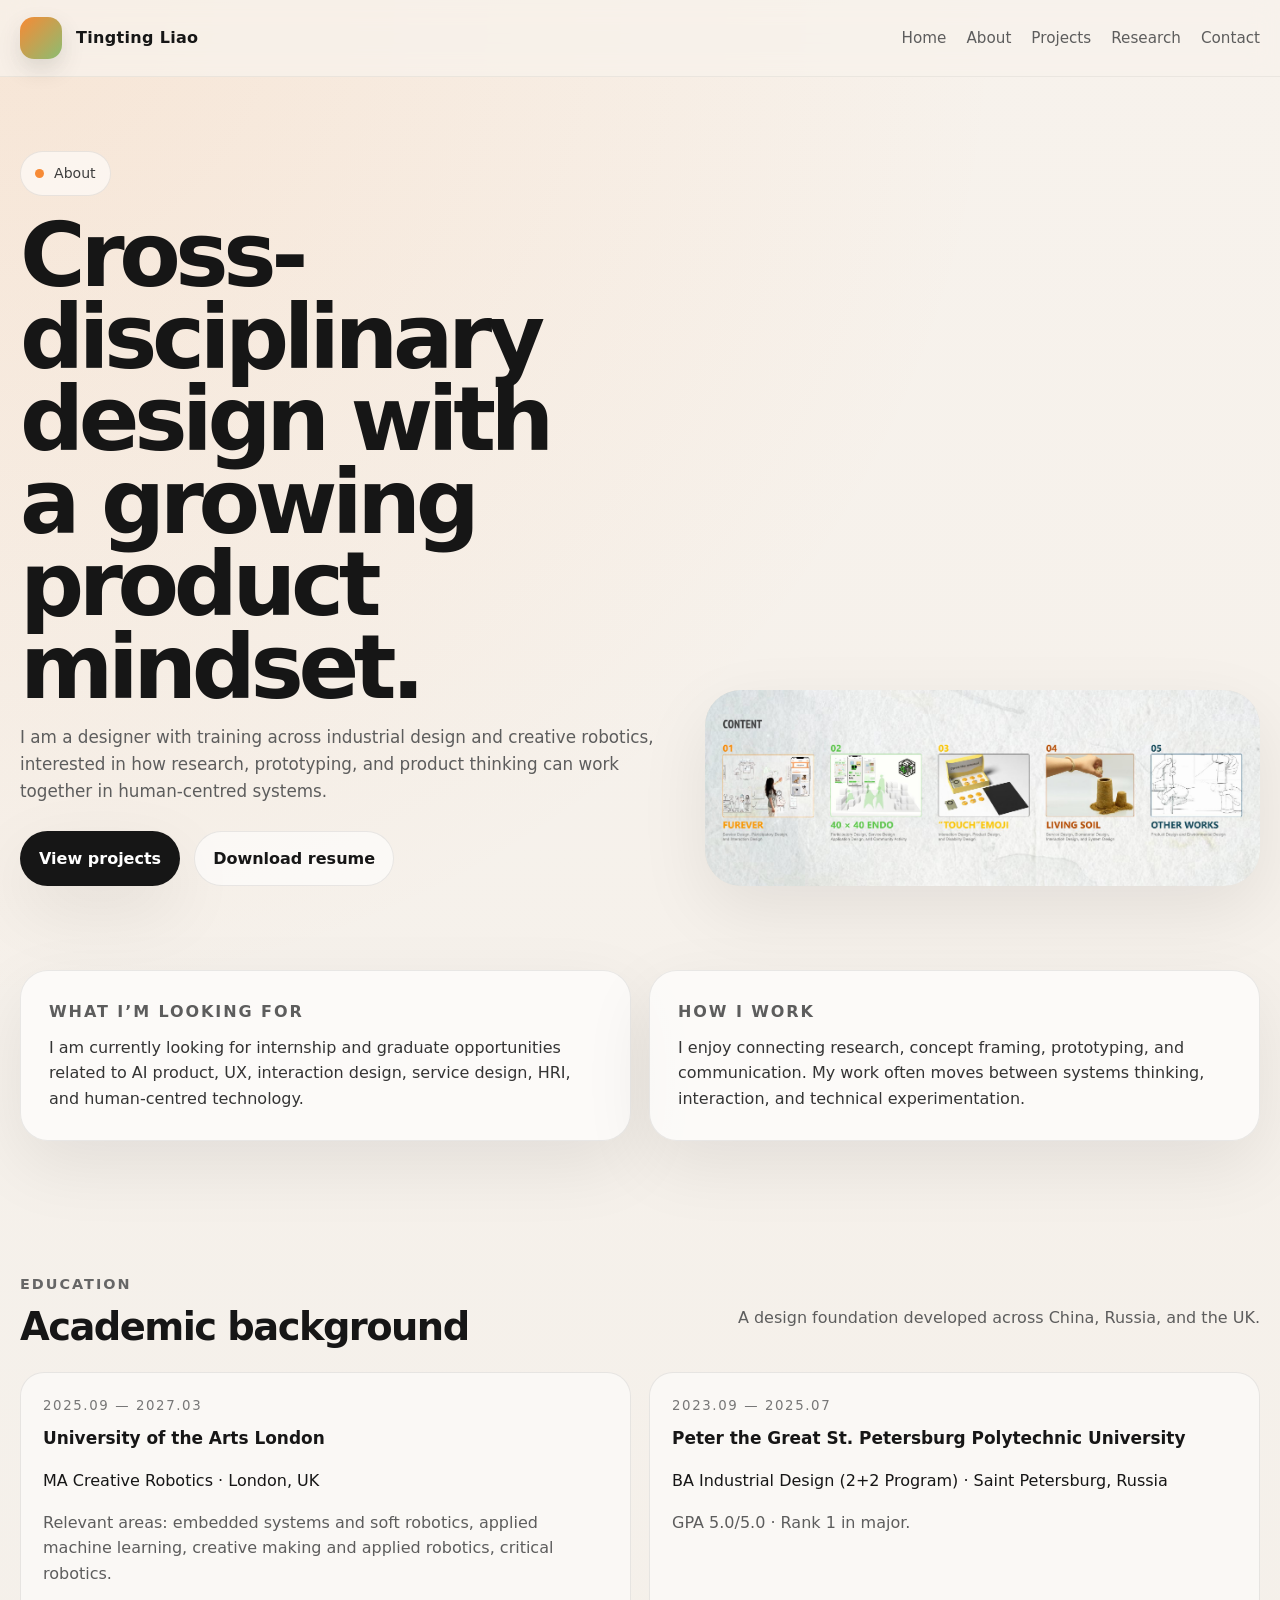
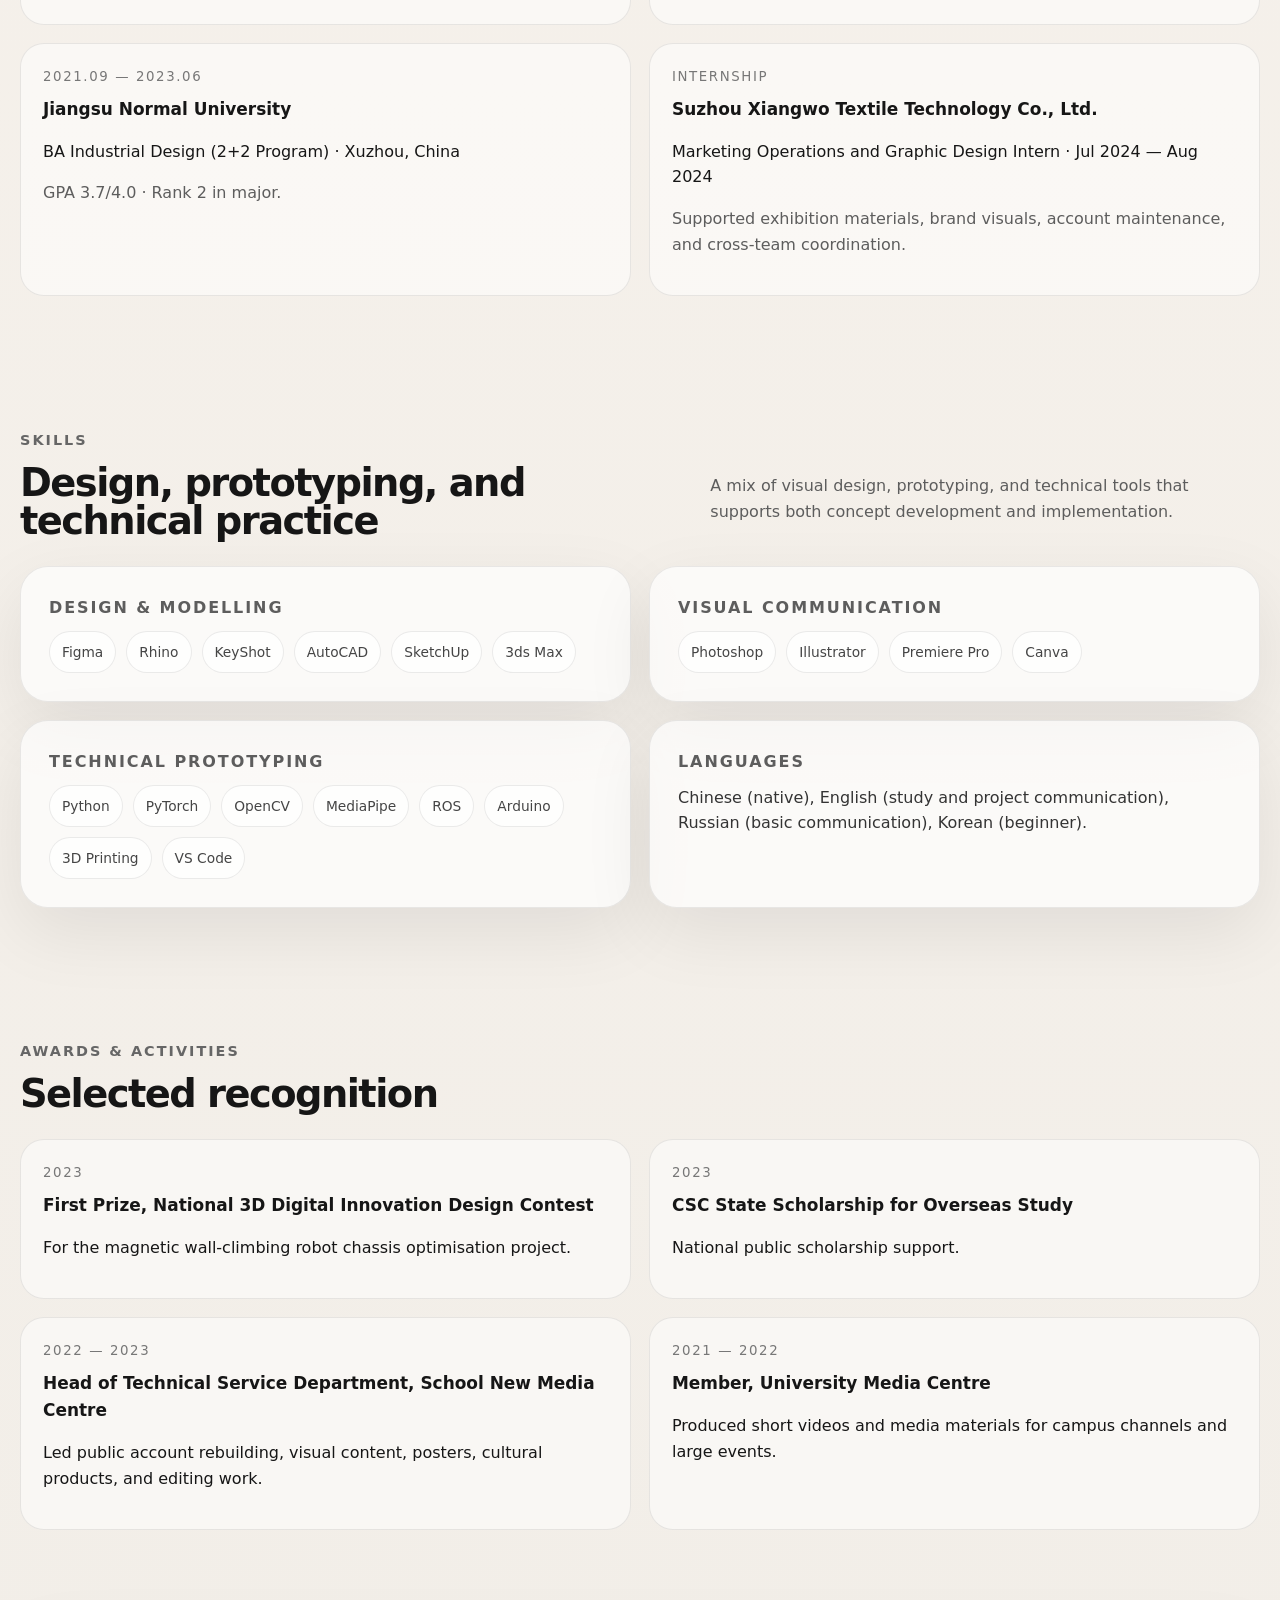
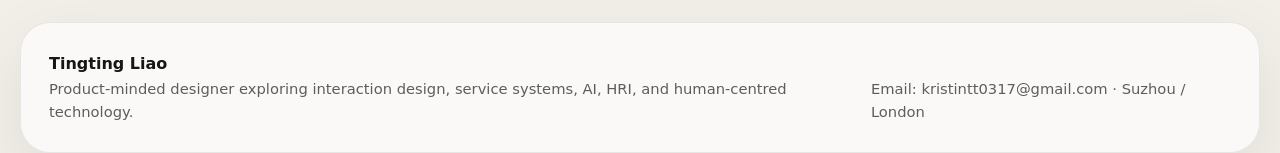
==== about.html @ 40c77096 "Upload portfolio website files version_1" ====
<!DOCTYPE html>
<html lang="en">
<head>
  <meta charset="UTF-8" />
  <meta name="viewport" content="width=device-width, initial-scale=1.0" />
  <title>About — Tingting Liao</title>
  <meta name="description" content="About Tingting Liao: background, education, skills, and job focus." />
  <link rel="stylesheet" href="css/style.css" />
</head>
<body>

  <header class="topbar">
    <div class="wrap nav">
      <a class="brand" href="index.html"><span class="brand-mark"></span><span>Tingting Liao</span></a>
      <nav class="nav-links">
        <a href="index.html">Home</a>
        <a href="about.html">About</a>
        <a href="projects.html">Projects</a>
        <a href="research.html">Research</a>
        <a href="contact.html">Contact</a>
      </nav>
    </div>
  </header>

  <main>
    <section class="page-hero">
      <div class="wrap page-hero-grid">
        <div class="reveal">
          <span class="eyebrow"><span class="dot"></span> About</span>
          <h1>Cross-disciplinary design with a growing product mindset.</h1>
          <p class="lead">I am a designer with training across industrial design and creative robotics, interested in how research, prototyping, and product thinking can work together in human-centred systems.</p>
          <div class="hero-actions">
            <a class="button primary" href="projects.html">View projects</a>
            <a class="button secondary" href="Liao_Tingting_Resume.pdf" download>Download resume</a>
          </div>
        </div>
        <div class="card-surface reveal"><img src="assets/pages/page-02.jpg" alt="Portfolio overview" /></div>
      </div>
    </section>

    <section class="section">
      <div class="wrap">
        <div class="simple-grid">
          <article class="list-card reveal">
            <h3>What I’m looking for</h3>
            <p>I am currently looking for internship and graduate opportunities related to AI product, UX, interaction design, service design, HRI, and human-centred technology.</p>
          </article>
          <article class="list-card reveal">
            <h3>How I work</h3>
            <p>I enjoy connecting research, concept framing, prototyping, and communication. My work often moves between systems thinking, interaction, and technical experimentation.</p>
          </article>
        </div>
      </div>
    </section>

    <section class="section">
      <div class="wrap">
        <div class="section-head reveal">
          <div>
            <p class="project-number">Education</p>
            <h2 class="section-title">Academic background</h2>
          </div>
          <p class="section-note">A design foundation developed across China, Russia, and the UK.</p>
        </div>
        <div class="timeline">
          <article class="timeline-item reveal">
            <small>2025.09 — 2027.03</small>
            <strong>University of the Arts London</strong>
            <p>MA Creative Robotics · London, UK</p>
            <p class="muted">Relevant areas: embedded systems and soft robotics, applied machine learning, creative making and applied robotics, critical robotics.</p>
          </article>
          <article class="timeline-item reveal">
            <small>2023.09 — 2025.07</small>
            <strong>Peter the Great St. Petersburg Polytechnic University</strong>
            <p>BA Industrial Design (2+2 Program) · Saint Petersburg, Russia</p>
            <p class="muted">GPA 5.0/5.0 · Rank 1 in major.</p>
          </article>
          <article class="timeline-item reveal">
            <small>2021.09 — 2023.06</small>
            <strong>Jiangsu Normal University</strong>
            <p>BA Industrial Design (2+2 Program) · Xuzhou, China</p>
            <p class="muted">GPA 3.7/4.0 · Rank 2 in major.</p>
          </article>
          <article class="timeline-item reveal">
            <small>Internship</small>
            <strong>Suzhou Xiangwo Textile Technology Co., Ltd.</strong>
            <p>Marketing Operations and Graphic Design Intern · Jul 2024 — Aug 2024</p>
            <p class="muted">Supported exhibition materials, brand visuals, account maintenance, and cross-team coordination.</p>
          </article>
        </div>
      </div>
    </section>

    <section class="section">
      <div class="wrap">
        <div class="section-head reveal">
          <div>
            <p class="project-number">Skills</p>
            <h2 class="section-title">Design, prototyping, and technical practice</h2>
          </div>
          <p class="section-note">A mix of visual design, prototyping, and technical tools that supports both concept development and implementation.</p>
        </div>
        <div class="cards-grid">
          <article class="list-card reveal">
            <h3>Design & modelling</h3>
            <div class="pill-row">
              <span class="pill">Figma</span><span class="pill">Rhino</span><span class="pill">KeyShot</span><span class="pill">AutoCAD</span><span class="pill">SketchUp</span><span class="pill">3ds Max</span>
            </div>
          </article>
          <article class="list-card reveal">
            <h3>Visual communication</h3>
            <div class="pill-row">
              <span class="pill">Photoshop</span><span class="pill">Illustrator</span><span class="pill">Premiere Pro</span><span class="pill">Canva</span>
            </div>
          </article>
          <article class="list-card reveal">
            <h3>Technical prototyping</h3>
            <div class="pill-row">
              <span class="pill">Python</span><span class="pill">PyTorch</span><span class="pill">OpenCV</span><span class="pill">MediaPipe</span><span class="pill">ROS</span><span class="pill">Arduino</span><span class="pill">3D Printing</span><span class="pill">VS Code</span>
            </div>
          </article>
          <article class="list-card reveal">
            <h3>Languages</h3>
            <p>Chinese (native), English (study and project communication), Russian (basic communication), Korean (beginner).</p>
          </article>
        </div>
      </div>
    </section>

    <section class="section">
      <div class="wrap">
        <div class="section-head reveal">
          <div>
            <p class="project-number">Awards & activities</p>
            <h2 class="section-title">Selected recognition</h2>
          </div>
        </div>
        <div class="timeline">
          <article class="timeline-item reveal">
            <small>2023</small>
            <strong>First Prize, National 3D Digital Innovation Design Contest</strong>
            <p>For the magnetic wall-climbing robot chassis optimisation project.</p>
          </article>
          <article class="timeline-item reveal">
            <small>2023</small>
            <strong>CSC State Scholarship for Overseas Study</strong>
            <p>National public scholarship support.</p>
          </article>
          <article class="timeline-item reveal">
            <small>2022 — 2023</small>
            <strong>Head of Technical Service Department, School New Media Centre</strong>
            <p>Led public account rebuilding, visual content, posters, cultural products, and editing work.</p>
          </article>
          <article class="timeline-item reveal">
            <small>2021 — 2022</small>
            <strong>Member, University Media Centre</strong>
            <p>Produced short videos and media materials for campus channels and large events.</p>
          </article>
        </div>
      </div>
    </section>
  </main>

  <footer>
    <div class="wrap">
      <div class="footer-card">
        <div>
          <strong>Tingting Liao</strong>
          <div class="small-note">Product-minded designer exploring interaction design, service systems, AI, HRI, and human-centred technology.</div>
        </div>
        <div class="small-note">Email: <a href="mailto:kristintt0317@gmail.com">kristintt0317@gmail.com</a> · Suzhou / London</div>
      </div>
    </div>
  </footer>
  <div class="lightbox" id="lightbox"><button aria-label="Close image">×</button><img alt="" /></div>
  <script src="js/main.js"></script>

</body>
</html>
---- css/style.css ----
:root{
  --bg:#f4f0ea;
  --paper:#fbf8f3;
  --ink:#161616;
  --muted:#5d5d5d;
  --line:rgba(0,0,0,.08);
  --shadow:0 24px 70px rgba(0,0,0,.08);
  --radius:28px;
  --max:1280px;
  --accent:#f78a35;
  --accent-soft:rgba(247,138,53,.12);
}
*{box-sizing:border-box}
html{scroll-behavior:smooth}
body{
  margin:0;
  font-family:Inter, ui-sans-serif, system-ui, -apple-system, BlinkMacSystemFont, "Segoe UI", sans-serif;
  background:
    radial-gradient(circle at top left, var(--accent-soft), transparent 28%),
    linear-gradient(180deg, #f7f2ec 0%, #f2eee8 100%);
  color:var(--ink);
  line-height:1.6;
}
body.project-page{
  background:
    radial-gradient(circle at top left, var(--accent-soft), transparent 26%),
    radial-gradient(circle at top right, rgba(255,255,255,.5), transparent 32%),
    linear-gradient(180deg, #f7f2ec 0%, #f2eee8 100%);
}
a{color:inherit;text-decoration:none}
img{max-width:100%;display:block}
.wrap{width:min(calc(100% - 40px), var(--max)); margin:0 auto}
.topbar{position:sticky;top:0;z-index:50;backdrop-filter:blur(14px);background:rgba(247,242,236,.76);border-bottom:1px solid rgba(0,0,0,.05)}
.nav{display:flex;align-items:center;justify-content:space-between;min-height:76px;gap:18px}
.brand{display:flex;align-items:center;gap:14px;font-weight:700;letter-spacing:.02em}
.brand-mark{width:42px;height:42px;border-radius:14px;background:linear-gradient(135deg,var(--accent),#8bbd72);box-shadow:0 10px 24px rgba(0,0,0,.12)}
.nav-links{display:flex;gap:20px;flex-wrap:wrap;color:var(--muted);font-size:.95rem}
.nav-links a:hover{color:var(--ink)}
.hero,.page-hero{padding:74px 0 58px}
.hero-grid,.page-hero-grid{display:grid;grid-template-columns:1.08fr .92fr;gap:34px;align-items:end}
.eyebrow,.chip{display:inline-flex;align-items:center;gap:10px;padding:10px 14px;border-radius:999px;border:1px solid var(--line);background:rgba(255,255,255,.58);color:#3d3d3d;font-size:.88rem}
.dot{width:9px;height:9px;border-radius:999px;background:var(--accent)}
h1{margin:18px 0 16px;font-size:clamp(3rem,7vw,6.6rem);line-height:.92;letter-spacing:-.06em;max-width:9ch}
.hero p,.page-hero p{font-size:1.05rem;color:var(--muted);max-width:62ch;margin:0}
.hero-actions,.inline-actions{display:flex;gap:14px;flex-wrap:wrap;margin-top:26px}
.button{display:inline-flex;align-items:center;gap:10px;padding:14px 18px;border-radius:999px;font-weight:600;border:1px solid transparent;transition:.25s ease}
.button.primary{background:var(--ink);color:white;box-shadow:var(--shadow)}
.button.secondary{border-color:var(--line);background:rgba(255,255,255,.58)}
.button:hover{transform:translateY(-1px)}
.hero-visual,.card-surface{position:relative;border-radius:36px;overflow:hidden;box-shadow:var(--shadow);background:#e8e2d8}
.hero-visual{min-height:620px}
.hero-visual img,.project-cover img,.gallery-grid img,.overview-card img,.other-work img,.mini-grid img,.side-image img,.card-surface img{width:100%;height:100%;object-fit:cover}
.floating-card{position:absolute;left:22px;right:22px;bottom:22px;display:grid;grid-template-columns:repeat(3,1fr);gap:12px;background:rgba(251,248,243,.9);backdrop-filter:blur(16px);border:1px solid rgba(255,255,255,.5);border-radius:24px;padding:14px;box-shadow:0 14px 40px rgba(0,0,0,.12)}
.floating-card strong{display:block;font-size:1rem}
.floating-card span{font-size:.8rem;color:var(--muted)}
.section{padding:26px 0 92px}
.section-head{display:flex;justify-content:space-between;align-items:end;gap:20px;margin-bottom:26px}
.section-title{font-size:clamp(1.9rem,3vw,3rem);line-height:1;letter-spacing:-.04em;margin:0}
.section-note{color:var(--muted);max-width:54ch}
.intro-panels,.overview-grid,.stats-grid,.project-grid,.case-grid,.dual-grid,.mini-grid,.cards-grid,.timeline,.contact-grid,.project-list,.simple-grid{display:grid;gap:18px}
.intro-panels,.dual-grid,.cards-grid,.contact-grid,.simple-grid{grid-template-columns:1fr 1fr}
.panel,.overview-card,.other-work,.content-card,.stat-card,.list-card,.contact-card{padding:28px;border-radius:28px;background:rgba(255,255,255,.66);border:1px solid var(--line);box-shadow:var(--shadow)}
.panel h3,.content-card h3,.list-card h3,.contact-card h3{margin:0 0 10px;font-size:1rem;text-transform:uppercase;letter-spacing:.12em;color:#5d5d5d}
.panel p,.content-card p,.content-card li,.stat-card p,.list-card p,.contact-card p{margin:0;color:#343434}
.projects{display:grid;gap:26px}
.project-card{display:grid;grid-template-columns:1.08fr .92fr;gap:0;overflow:hidden;border-radius:34px;background:var(--paper);box-shadow:var(--shadow);border:1px solid rgba(0,0,0,.06)}
.project-card.reverse{grid-template-columns:.92fr 1.08fr}
.project-card.reverse .project-image{order:2}
.project-card.reverse .project-info{order:1}
.project-image{min-height:560px;position:relative;background:#e8e0d5}
.project-info{padding:34px 32px 30px;display:flex;flex-direction:column;justify-content:space-between}
.project-number{font-size:.9rem;font-weight:700;letter-spacing:.14em;text-transform:uppercase;color:#666;margin-bottom:12px}
.project-title{font-size:clamp(2.2rem,4vw,4rem);line-height:.95;letter-spacing:-.05em;margin:0 0 14px}
.project-summary{color:var(--muted);font-size:1rem;margin-bottom:20px}
.meta-grid{display:grid;grid-template-columns:repeat(2,minmax(0,1fr));gap:14px 18px;margin:24px 0;padding:18px 0;border-top:1px solid var(--line);border-bottom:1px solid var(--line)}
.meta-item small{display:block;text-transform:uppercase;letter-spacing:.12em;color:#777;font-size:.74rem;margin-bottom:6px}
.meta-item strong{font-size:.98rem;font-weight:600}
.tags,.pill-row{display:flex;flex-wrap:wrap;gap:10px}
.tag,.pill{padding:9px 12px;border-radius:999px;border:1px solid var(--line);background:rgba(255,255,255,.7);font-size:.86rem;color:#454545}
.icon-link{display:inline-flex;align-items:center;justify-content:center;width:52px;height:52px;border-radius:999px;background:var(--accent);color:white;font-size:1.1rem;box-shadow:0 10px 24px rgba(0,0,0,.12)}
.icon-link.small{width:44px;height:44px}
.gallery-grid{display:grid;grid-template-columns:repeat(4,1fr);gap:16px}
.gallery-grid figure,.overview-card.figure{margin:0;border-radius:24px;overflow:hidden;background:white;border:1px solid var(--line);box-shadow:0 14px 30px rgba(0,0,0,.06)}
.gallery-grid img{aspect-ratio:3/4;cursor:pointer;transition:transform .35s ease}
.gallery-grid figure:hover img,.clickable:hover img{transform:scale(1.02)}
.gallery-grid figcaption,.overview-card .caption{padding:12px 14px 15px;color:#4f4f4f;font-size:.9rem;background:rgba(255,255,255,.78)}
.footer-card{padding:28px;border-radius:30px;background:rgba(255,255,255,.66);border:1px solid var(--line);display:flex;justify-content:space-between;gap:24px;align-items:flex-end;box-shadow:var(--shadow)}
.reveal{opacity:0;transform:translateY(28px);transition:opacity .7s ease, transform .7s ease}
.reveal.visible{opacity:1;transform:translateY(0)}
.lightbox{position:fixed;inset:0;background:rgba(15,15,15,.86);display:none;align-items:center;justify-content:center;padding:24px;z-index:100}
.lightbox.open{display:flex}
.lightbox img{max-width:min(1400px,96vw);max-height:92vh;border-radius:18px;box-shadow:0 20px 80px rgba(0,0,0,.35)}
.lightbox button{position:absolute;top:18px;right:18px;width:48px;height:48px;border-radius:999px;border:none;background:rgba(255,255,255,.12);color:white;font-size:1.3rem;cursor:pointer}
.project-hero{padding:64px 0 46px}
.project-layout{display:grid;grid-template-columns:1fr 1fr;gap:30px;align-items:end}
.project-cover{border-radius:34px;overflow:hidden;min-height:560px;box-shadow:var(--shadow);border:1px solid var(--line)}
.kicker{font-size:.92rem;font-weight:700;letter-spacing:.14em;text-transform:uppercase;color:#666;margin-bottom:10px}
.lead{font-size:1.06rem;color:var(--muted);max-width:62ch}
.overview-grid{grid-template-columns:1.2fr .8fr}
.overview-card.figure img{aspect-ratio:4/3}
.case-grid{grid-template-columns:1fr 1fr 1fr}
.content-card ul,.list-card ul{padding-left:20px;margin:0}
.content-card li+li,.list-card li+li{margin-top:8px}
.side-image{border-radius:24px;overflow:hidden;min-height:260px;border:1px solid var(--line);box-shadow:var(--shadow)}
.stat-card strong{display:block;font-size:2rem;line-height:1;margin-bottom:8px}
.back-row{display:flex;justify-content:space-between;align-items:center;gap:16px;flex-wrap:wrap;margin-bottom:24px}
.next-project{display:flex;align-items:center;gap:12px;padding:10px 14px;border-radius:999px;background:rgba(255,255,255,.64);border:1px solid var(--line)}
.small-note{font-size:.92rem;color:var(--muted)}
.timeline{grid-template-columns:1fr 1fr}
.timeline-item{padding:22px;border-radius:24px;border:1px solid var(--line);background:rgba(255,255,255,.5)}
.timeline-item strong{display:block;font-size:1.06rem;margin-bottom:6px}
.timeline-item small{display:block;text-transform:uppercase;letter-spacing:.12em;color:#777;margin-bottom:8px}
.project-list{grid-template-columns:repeat(2,minmax(0,1fr))}
.project-list .list-card{display:flex;flex-direction:column;justify-content:space-between}
.contact-grid{grid-template-columns:1fr 1fr}
.contact-actions{display:flex;flex-wrap:wrap;gap:12px;margin-top:18px}
.muted{color:var(--muted)}
.resume-badge{display:inline-flex;align-items:center;gap:8px;padding:10px 14px;border-radius:999px;background:var(--ink);color:#fff;font-weight:600}
.spaced > * + *{margin-top:14px}
hr.soft{border:none;border-top:1px solid var(--line);margin:18px 0}
@media (max-width:1080px){
  .hero-grid,.page-hero-grid,.project-card,.project-card.reverse,.project-layout,.overview-grid,.case-grid,.timeline,.project-list{grid-template-columns:1fr}
  .project-card.reverse .project-image,.project-card.reverse .project-info{order:initial}
  .intro-panels,.gallery-grid,.dual-grid,.cards-grid,.contact-grid,.simple-grid{grid-template-columns:1fr 1fr}
  .hero-visual,.project-cover{min-height:460px}
}
@media (max-width:720px){
  .wrap{width:min(calc(100% - 24px), var(--max))}
  .nav{padding:8px 0}
  .nav-links{display:none}
  h1{max-width:none}
  .hero,.page-hero{padding:40px 0 32px}
  .hero-visual,.project-cover{min-height:340px}
  .floating-card{grid-template-columns:1fr}
  .panel,.project-info,.content-card,.overview-card,.stat-card,.list-card,.contact-card{padding:22px}
  .intro-panels,.gallery-grid,.dual-grid,.cards-grid,.contact-grid,.simple-grid,.stats-grid{grid-template-columns:1fr}
  .footer-card,.section-head,.back-row{flex-direction:column;align-items:flex-start}
}
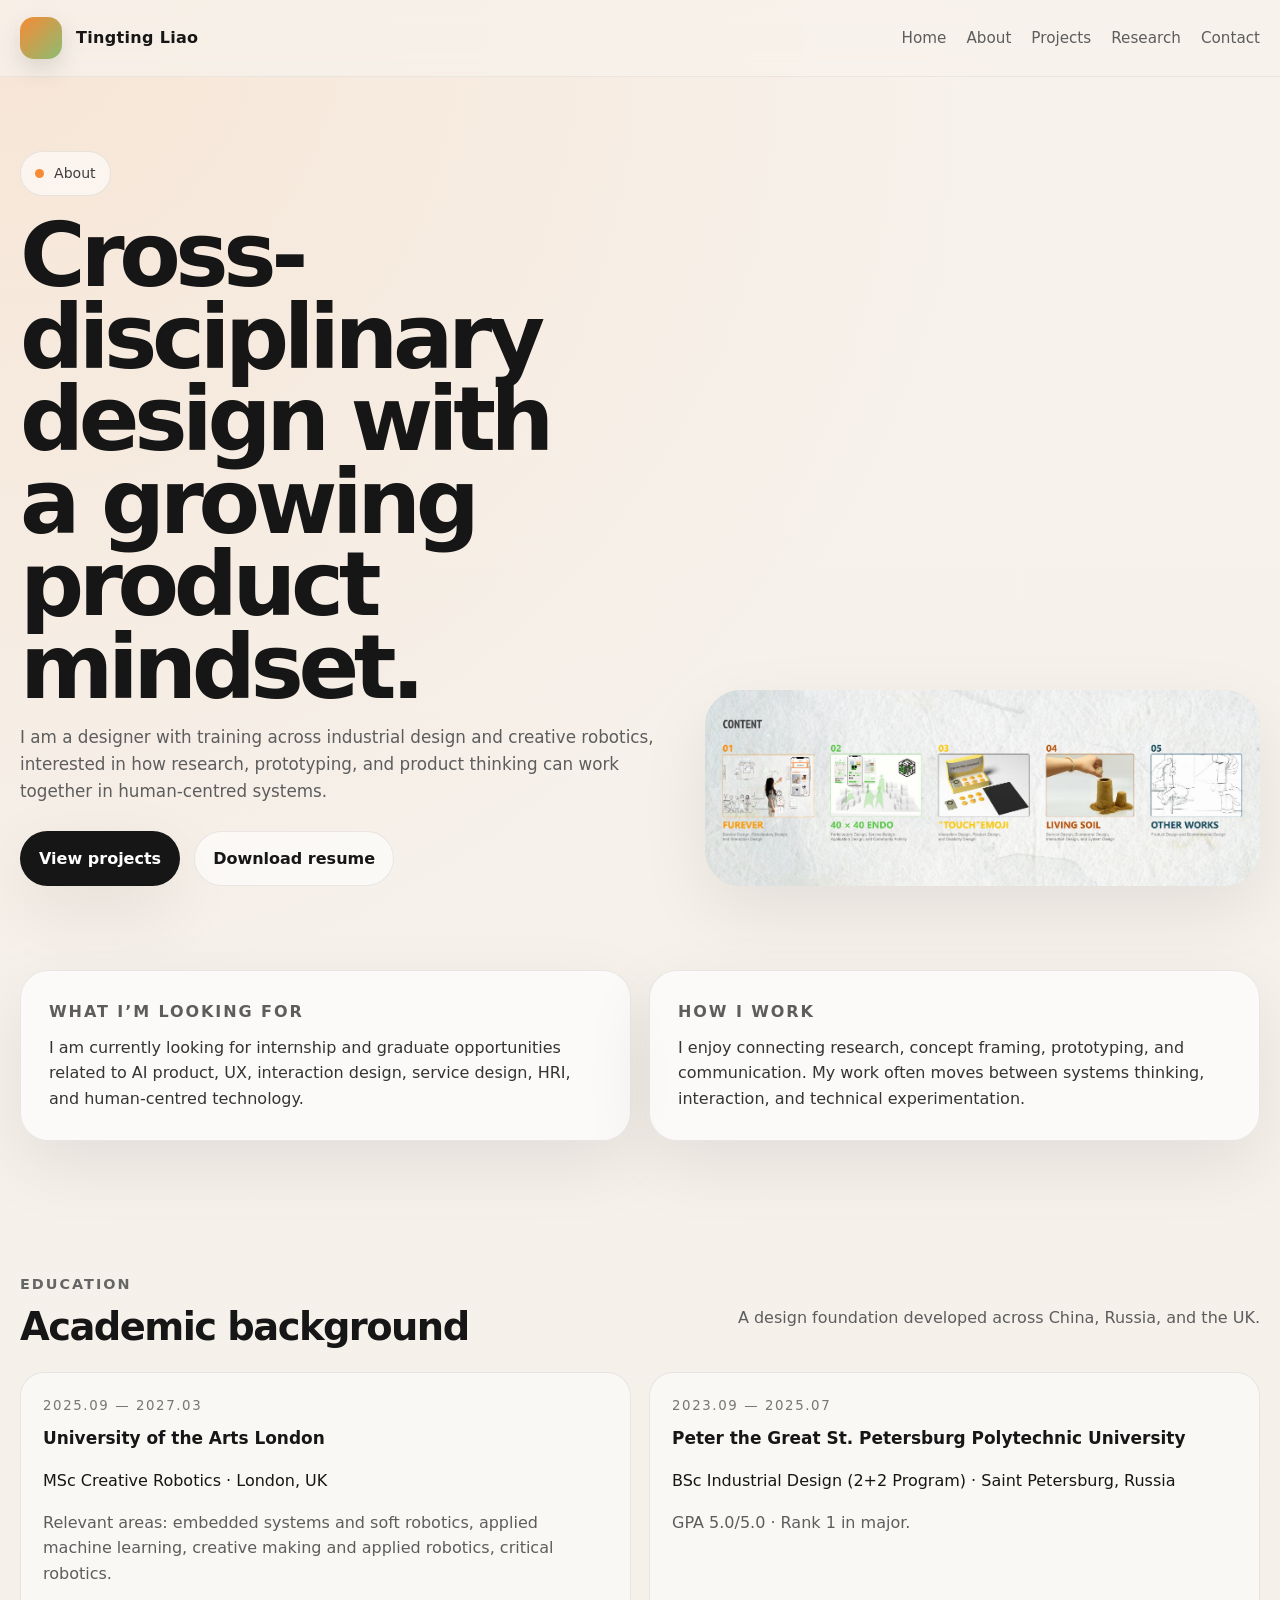
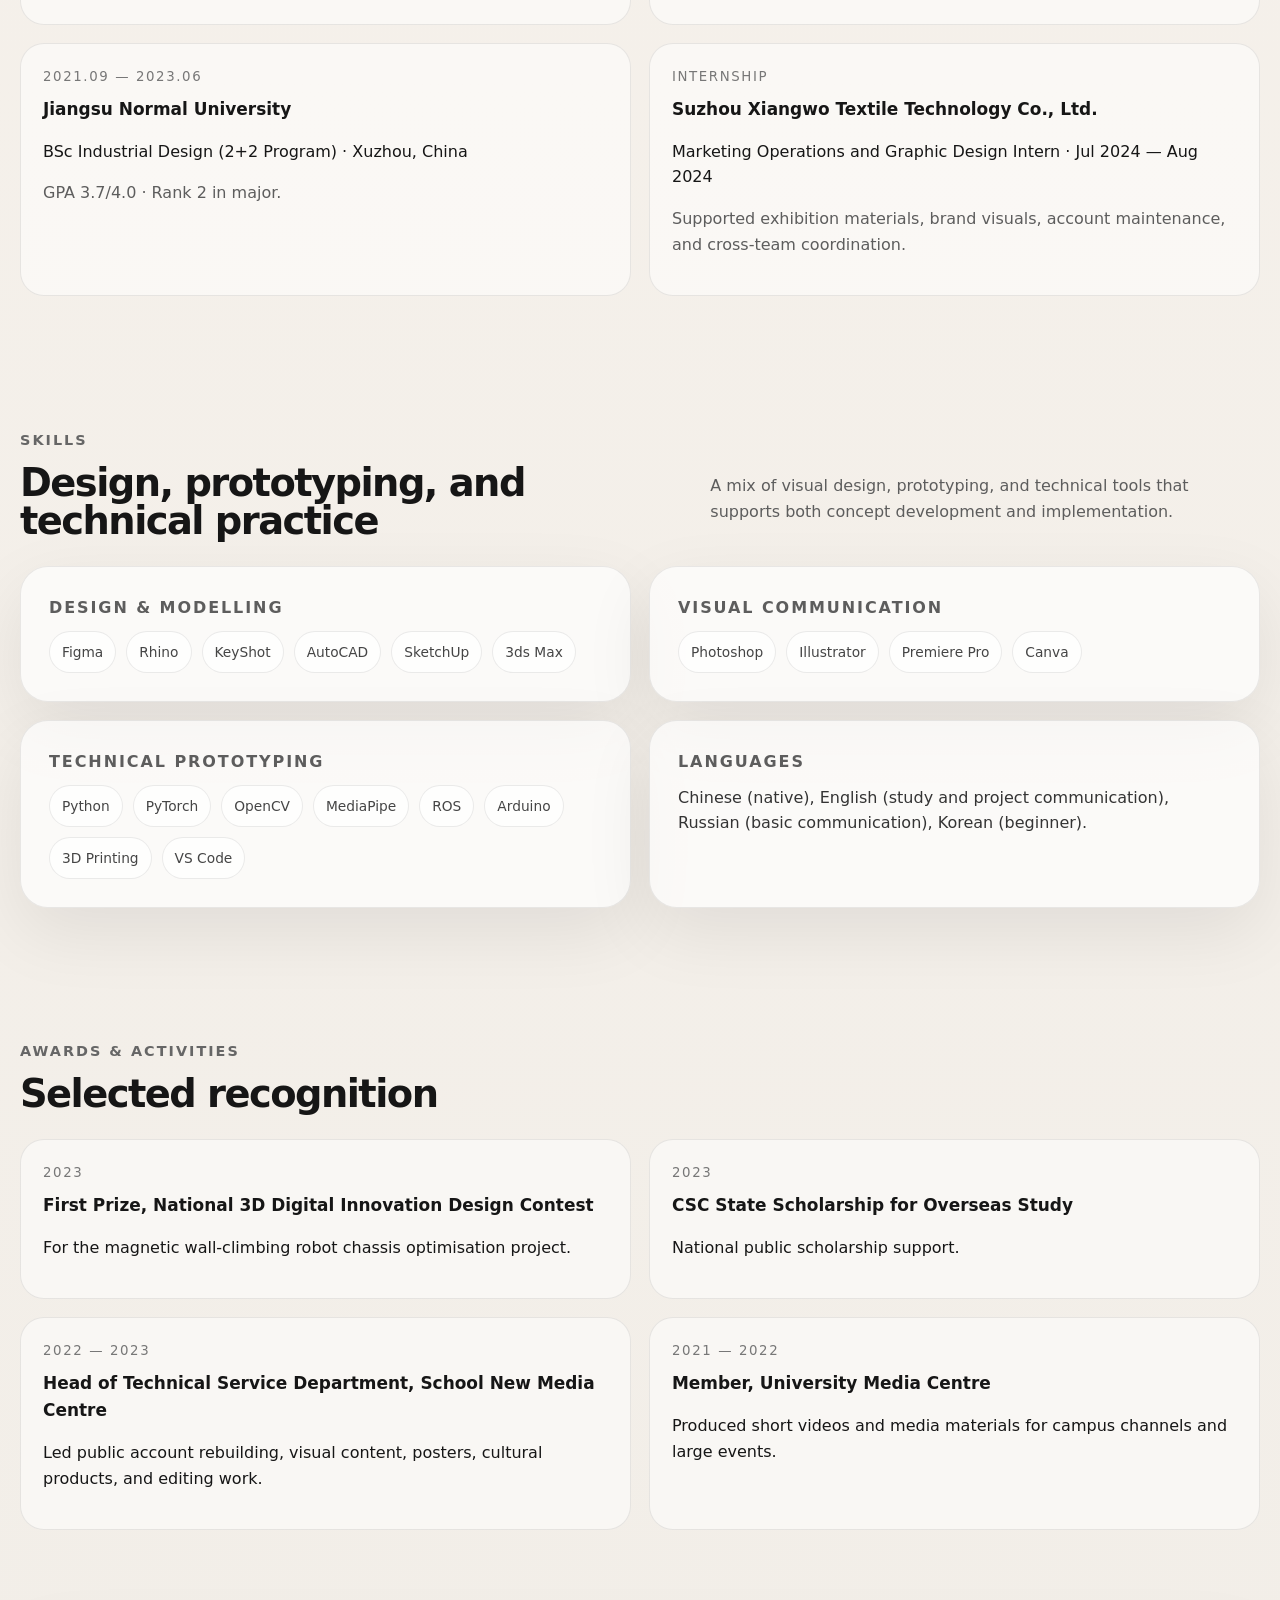
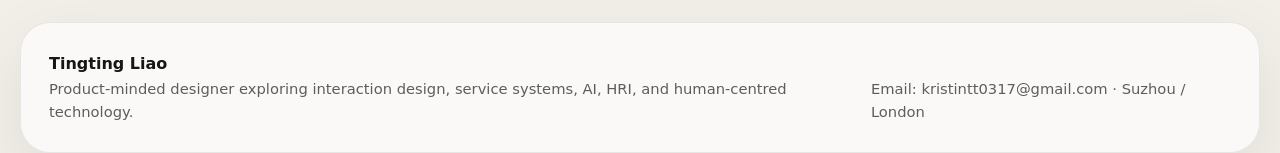
==== commit e37d7e7b: "Update degree1" ====
--- a/about.html
+++ b/about.html
@@ -66,19 +66,19 @@
           <article class="timeline-item reveal">
             <small>2025.09 — 2027.03</small>
             <strong>University of the Arts London</strong>
-            <p>MA Creative Robotics · London, UK</p>
+            <p>MSc Creative Robotics · London, UK</p>
             <p class="muted">Relevant areas: embedded systems and soft robotics, applied machine learning, creative making and applied robotics, critical robotics.</p>
           </article>
           <article class="timeline-item reveal">
             <small>2023.09 — 2025.07</small>
             <strong>Peter the Great St. Petersburg Polytechnic University</strong>
-            <p>BA Industrial Design (2+2 Program) · Saint Petersburg, Russia</p>
+            <p>BSc Industrial Design (2+2 Program) · Saint Petersburg, Russia</p>
             <p class="muted">GPA 5.0/5.0 · Rank 1 in major.</p>
           </article>
           <article class="timeline-item reveal">
             <small>2021.09 — 2023.06</small>
             <strong>Jiangsu Normal University</strong>
-            <p>BA Industrial Design (2+2 Program) · Xuzhou, China</p>
+            <p>BSc Industrial Design (2+2 Program) · Xuzhou, China</p>
             <p class="muted">GPA 3.7/4.0 · Rank 2 in major.</p>
           </article>
           <article class="timeline-item reveal">
